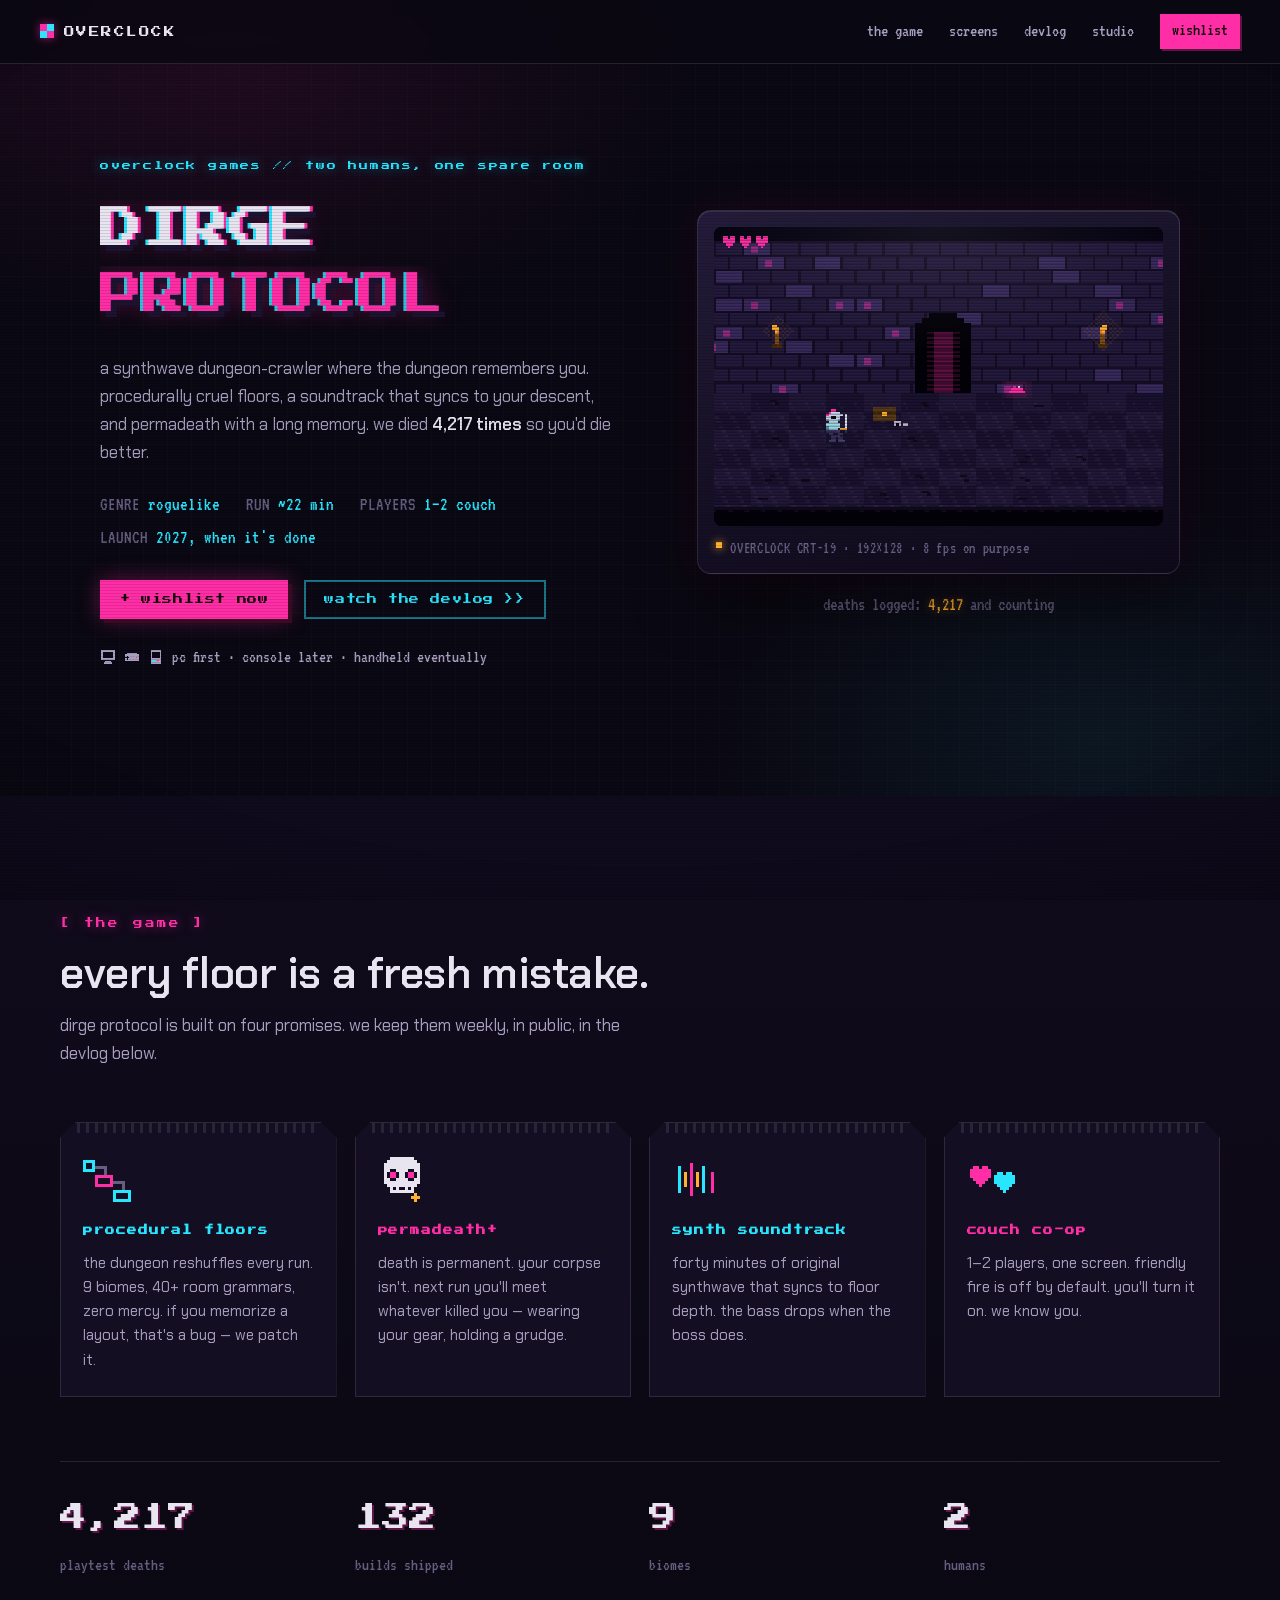
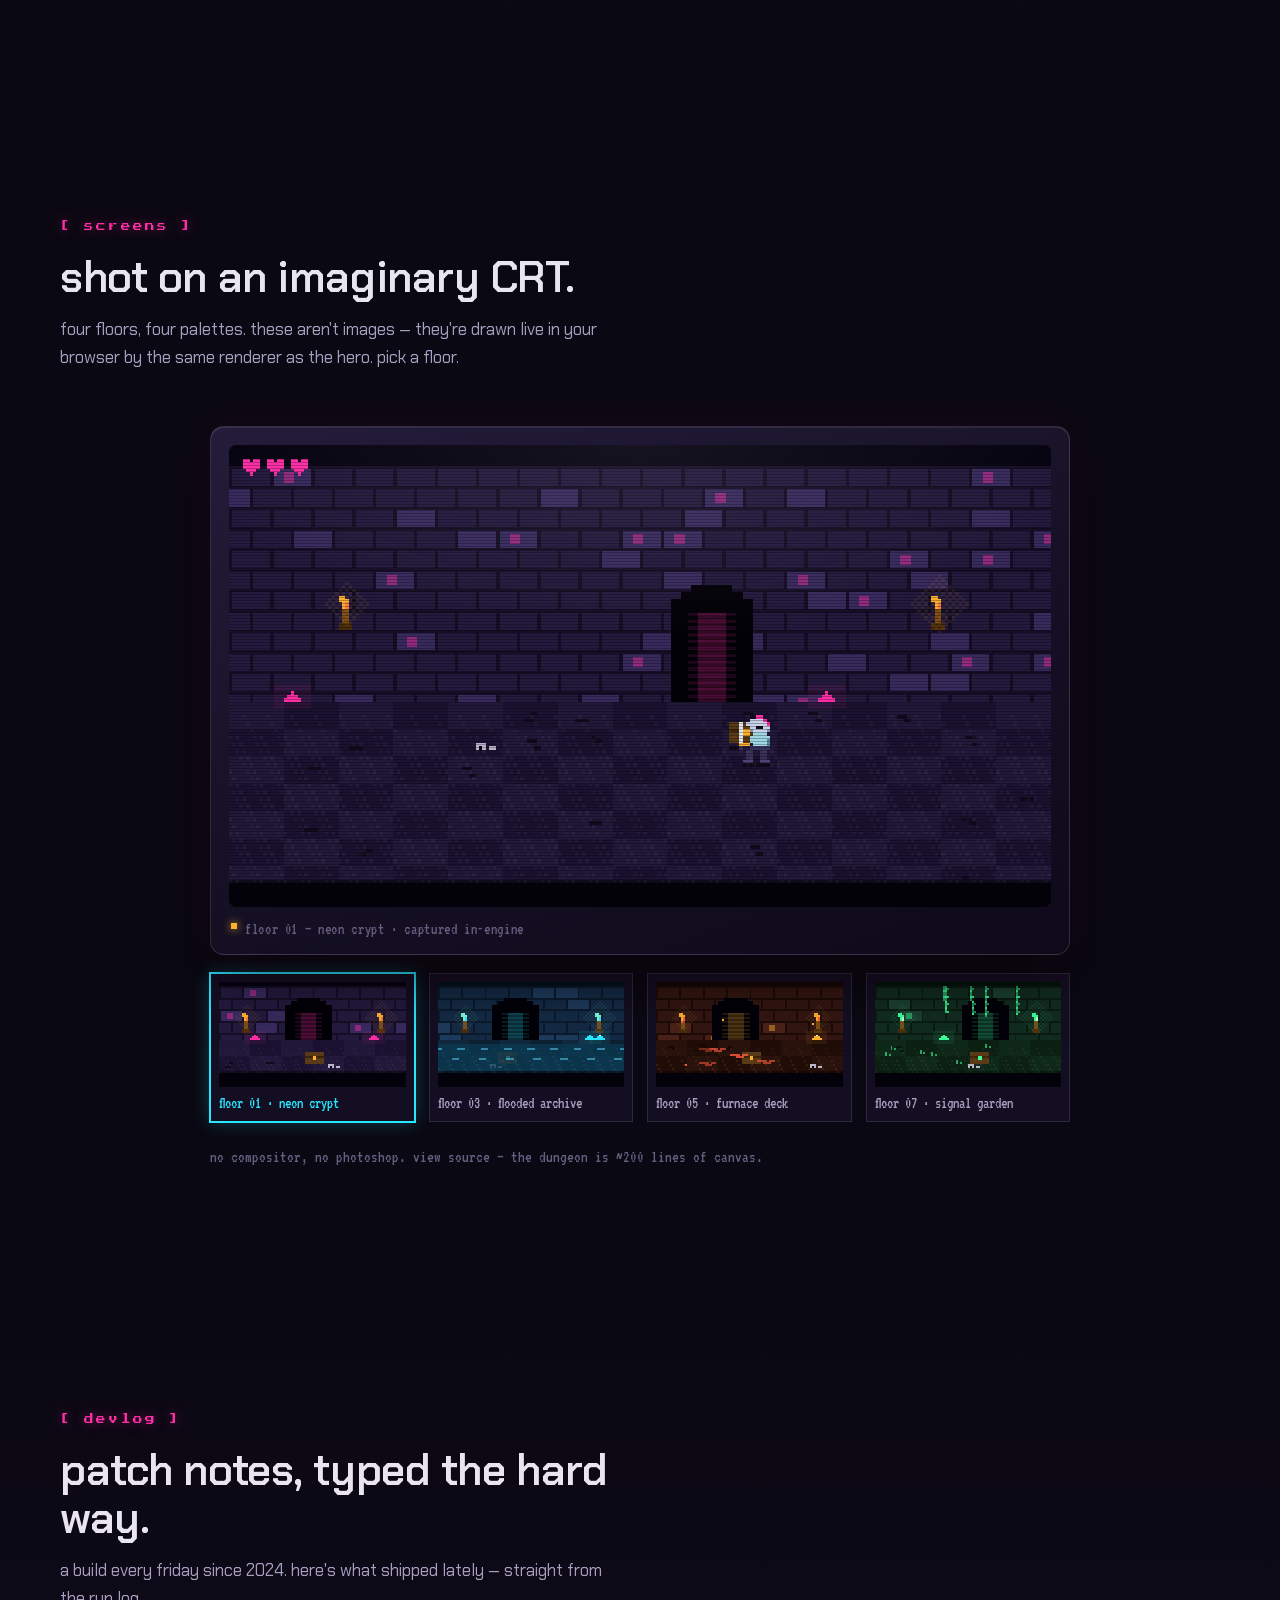
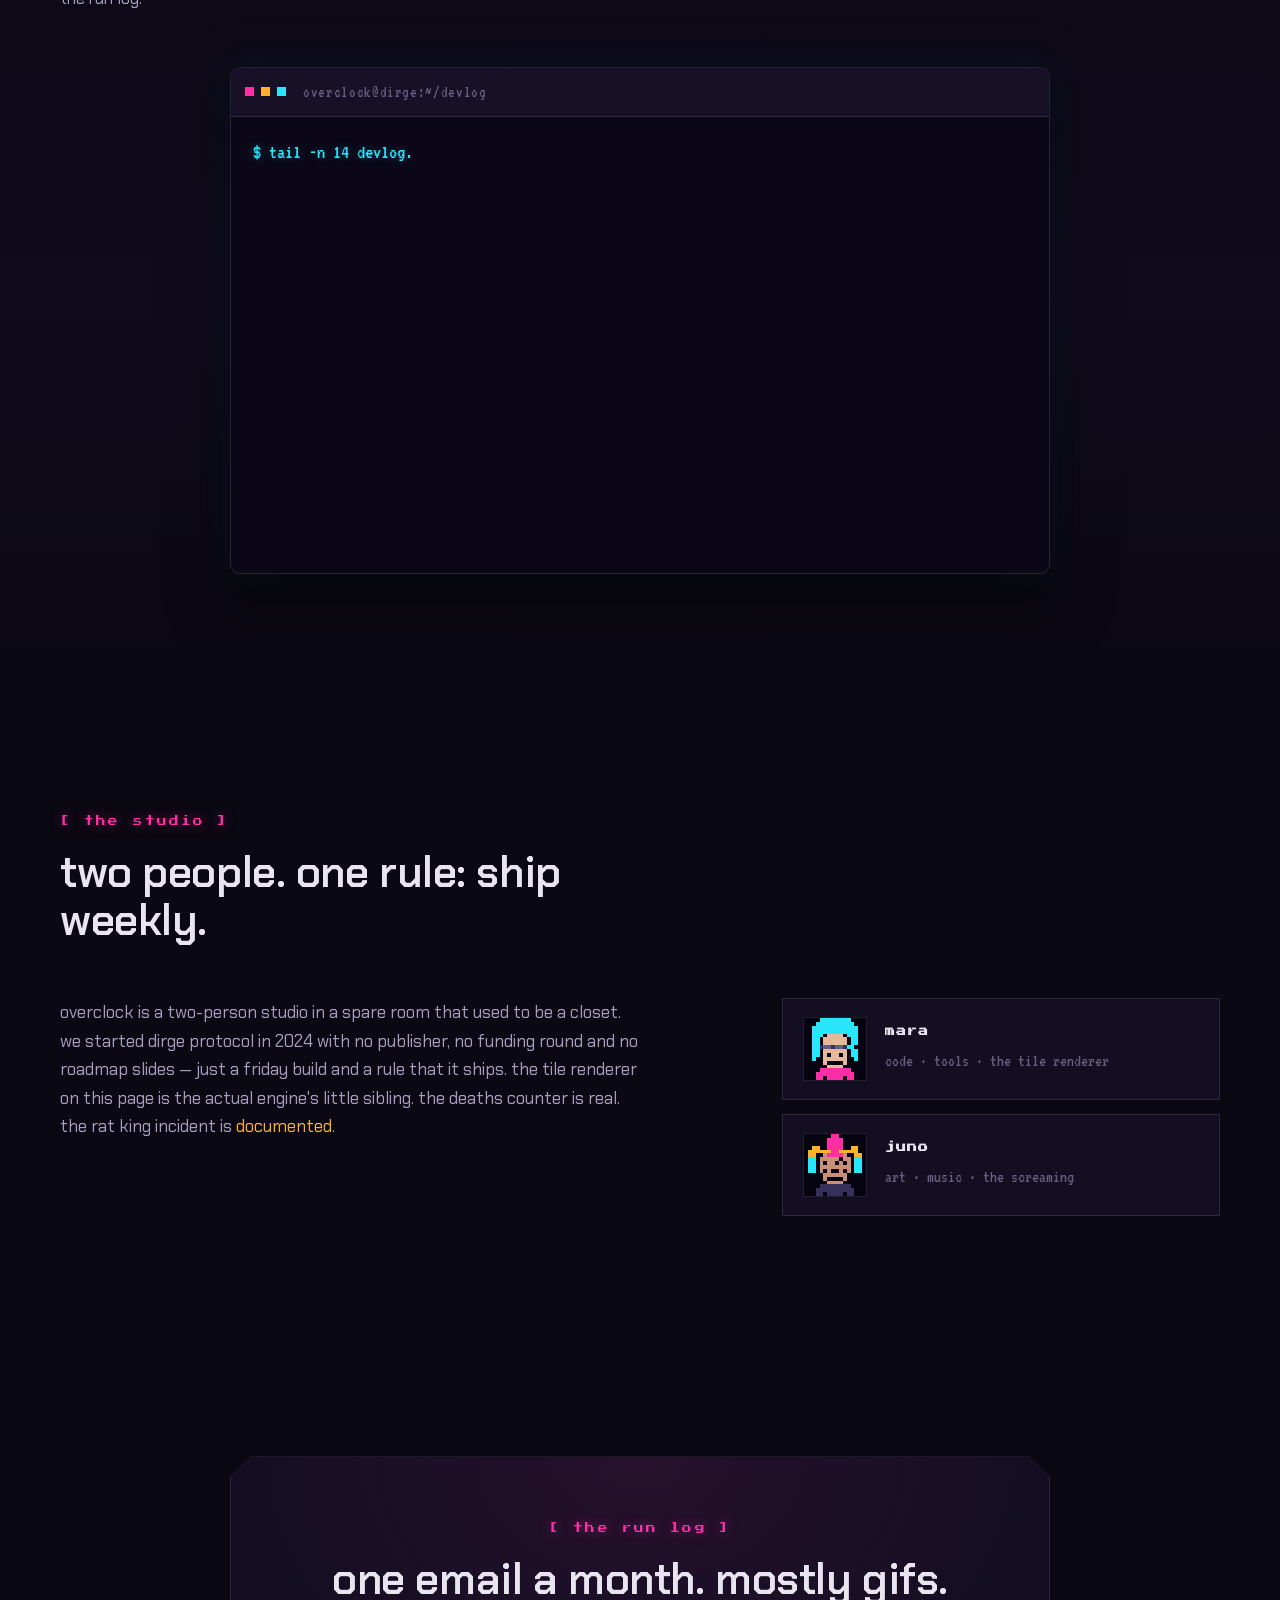
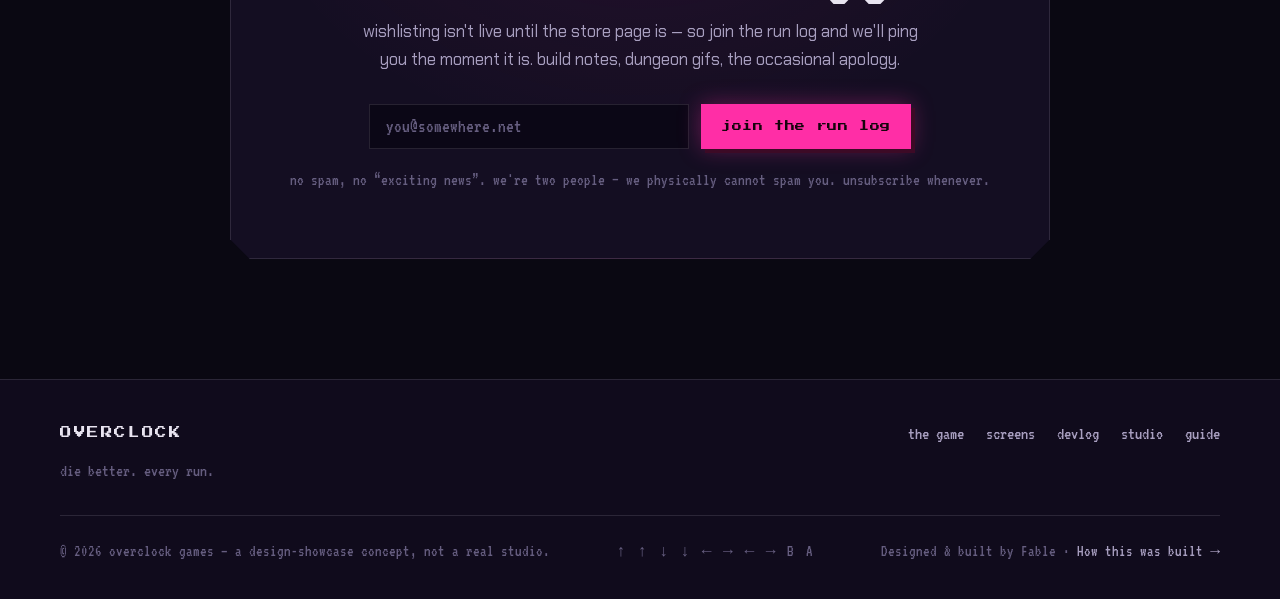
==== index.html @ c1806a40 "Overclock — indie roguelike studio launch page (design-showcase site)" ====
<!doctype html>
<html lang="en">
<head>
<meta charset="utf-8" />
<meta name="viewport" content="width=device-width, initial-scale=1" />
<script>document.documentElement.classList.add('js')</script>
<title>OVERCLOCK — DIRGE PROTOCOL, a synthwave dungeon-crawler roguelike</title>
<meta name="description" content="OVERCLOCK is a two-person indie studio. DIRGE PROTOCOL is our synthwave dungeon-crawler roguelike — procedurally cruel floors, permadeath with a memory, couch co-op. We died 4,217 times so you'd die better. Wishlist now." />
<meta name="theme-color" content="#0a0812" />
<meta name="color-scheme" content="dark" />
<meta property="og:title" content="OVERCLOCK — DIRGE PROTOCOL" />
<meta property="og:description" content="A synthwave dungeon-crawler roguelike from a two-person studio. We died 4,217 times so you'd die better." />
<link rel="preconnect" href="https://fonts.googleapis.com" />
<link rel="preconnect" href="https://fonts.gstatic.com" crossorigin />
<link href="https://fonts.googleapis.com/css2?family=Press+Start+2P&family=Chakra+Petch:wght@300;400;500;600;700&family=VT323&display=swap" rel="stylesheet" />
<link rel="stylesheet" href="./styles.css" />
</head>
<body>

<div class="bg-glow" aria-hidden="true"></div>
<div class="scanlines" aria-hidden="true"></div>
<div class="vignette" aria-hidden="true"></div>
<div class="tear" aria-hidden="true"></div>

<header class="nav">
  <a class="brand" href="./" aria-label="Overclock Games home">
    <span class="brand-mark" aria-hidden="true"></span>
    <span class="brand-word">OVERCLOCK</span>
  </a>
  <nav class="nav-links" aria-label="Primary">
    <a href="#game">the game</a>
    <a href="#screens">screens</a>
    <a href="#devlog">devlog</a>
    <a href="#studio">studio</a>
    <a class="nav-cta" href="#runlog">wishlist</a>
  </nav>
</header>

<main id="main">

  <!-- ============ HERO ============ -->
  <section class="hero" id="top" data-glitch>
    <div class="hero-copy">
      <p class="eyebrow reveal">overclock games // two humans, one spare room</p>
      <h1 class="logo" aria-label="Dirge Protocol">
        <span class="line"><span class="logo-word w-dirge">DIRGE</span></span>
        <span class="line"><span class="logo-word w-proto">PROTOCOL</span></span>
      </h1>
      <p class="hero-sub reveal">a synthwave dungeon-crawler where the dungeon remembers you.
        procedurally cruel floors, a soundtrack that syncs to your descent, and permadeath
        with a long memory. we died <strong>4,217 times</strong> so you'd die better.</p>
      <dl class="hero-meta reveal" aria-label="Game facts">
        <div><dt>genre</dt><dd>roguelike</dd></div>
        <div><dt>run</dt><dd>~22 min</dd></div>
        <div><dt>players</dt><dd>1–2 couch</dd></div>
        <div><dt>launch</dt><dd>2027, when it's done</dd></div>
      </dl>
      <div class="hero-actions reveal">
        <a class="btn btn-primary" href="#runlog"><span aria-hidden="true">+ </span>wishlist now</a>
        <a class="btn btn-ghost" href="#devlog">watch the devlog <span aria-hidden="true">&gt;&gt;</span></a>
      </div>
      <p class="platforms reveal">
        <svg class="picon" viewBox="0 0 12 12" shape-rendering="crispEdges" aria-hidden="true"><rect x="1" y="1" width="10" height="7" /><rect x="2" y="2" width="8" height="5" class="pi-screen"/><rect x="4" y="9" width="4" height="1"/><rect x="3" y="10" width="6" height="1"/></svg>
        <svg class="picon" viewBox="0 0 12 12" shape-rendering="crispEdges" aria-hidden="true"><rect x="1" y="4" width="10" height="5"/><rect x="2" y="3" width="8" height="1"/><rect x="2" y="5" width="1" height="3" class="pi-screen"/><rect x="1" y="6" width="3" height="1" class="pi-screen"/><rect x="8" y="5" width="1" height="1" class="pi-a"/><rect x="9" y="6" width="1" height="1" class="pi-m"/></svg>
        <svg class="picon" viewBox="0 0 12 12" shape-rendering="crispEdges" aria-hidden="true"><rect x="2" y="1" width="8" height="10"/><rect x="3" y="2" width="6" height="5" class="pi-screen"/><rect x="3" y="8" width="2" height="2" class="pi-c"/><rect x="7" y="8" width="1" height="1" class="pi-m"/><rect x="8" y="9" width="1" height="1" class="pi-a"/></svg>
        <span>pc first · console later · handheld eventually</span>
      </p>
    </div>

    <div class="hero-crt reveal">
      <figure class="crt" role="img" aria-label="Pixel-art scene from Dirge Protocol: a small knight patrols a torch-lit dungeon corridor, magenta crystals glowing along the walls, dithered fog drifting across the floor. Drawn live by the site's own renderer.">
        <div class="crt-screen">
          <canvas id="heroScene" width="192" height="128" aria-hidden="true"></canvas>
          <noscript><p class="crt-noscript">the live pixel renderer needs JavaScript — imagine a very small knight in a very rude dungeon.</p></noscript>
        </div>
        <figcaption class="crt-label" aria-hidden="true">
          <span class="crt-led"></span>OVERCLOCK CRT-19 · 192×128 · 8 fps on purpose
        </figcaption>
      </figure>
      <p class="deaths reveal"><span class="deaths-k">deaths logged:</span> <span id="deathCount">4,217</span> <span class="deaths-s">and counting</span></p>
    </div>
  </section>

  <!-- ============ THE GAME ============ -->
  <section id="game" class="game" data-glitch>
    <div class="section-head">
      <p class="kicker reveal">[ the game ]</p>
      <h2 class="reveal">every floor is a fresh mistake.</h2>
      <p class="lede reveal">dirge protocol is built on four promises. we keep them weekly,
        in public, in the devlog below.</p>
    </div>

    <div class="cart-grid">
      <article class="cart reveal">
        <canvas class="cart-icon" data-icon="floors" width="16" height="16" aria-hidden="true"></canvas>
        <h3>procedural floors</h3>
        <p>the dungeon reshuffles every run. 9 biomes, 40+ room grammars, zero mercy.
          if you memorize a layout, that's a bug — we patch it.</p>
      </article>
      <article class="cart reveal">
        <canvas class="cart-icon" data-icon="skull" width="16" height="16" aria-hidden="true"></canvas>
        <h3>permadeath+</h3>
        <p>death is permanent. your corpse isn't. next run you'll meet whatever killed
          you — wearing your gear, holding a grudge.</p>
      </article>
      <article class="cart reveal">
        <canvas class="cart-icon" data-icon="synth" width="16" height="16" aria-hidden="true"></canvas>
        <h3>synth soundtrack</h3>
        <p>forty minutes of original synthwave that syncs to floor depth.
          the bass drops when the boss does.</p>
      </article>
      <article class="cart reveal">
        <canvas class="cart-icon" data-icon="coop" width="16" height="16" aria-hidden="true"></canvas>
        <h3>couch co-op</h3>
        <p>1–2 players, one screen. friendly fire is off by default.
          you'll turn it on. we know you.</p>
      </article>
    </div>

    <div class="stats reveal" aria-label="Studio numbers">
      <div class="stat"><span class="s-num" data-to="4217">0</span><span class="s-lbl">playtest deaths</span></div>
      <div class="stat"><span class="s-num" data-to="132">0</span><span class="s-lbl">builds shipped</span></div>
      <div class="stat"><span class="s-num" data-to="9">0</span><span class="s-lbl">biomes</span></div>
      <div class="stat"><span class="s-num" data-to="2">0</span><span class="s-lbl">humans</span></div>
    </div>
  </section>

  <!-- ============ SCREENS ============ -->
  <section id="screens" class="screens" data-glitch>
    <div class="section-head">
      <p class="kicker reveal">[ screens ]</p>
      <h2 class="reveal">shot on an imaginary CRT.</h2>
      <p class="lede reveal">four floors, four palettes. these aren't images — they're drawn
        live in your browser by the same renderer as the hero. pick a floor.</p>
    </div>

    <figure class="shot-viewer reveal" role="img" aria-label="Large pixel-art screenshot of the currently selected floor of Dirge Protocol, rendered inside a CRT bezel.">
      <div class="crt crt-wide">
        <div class="crt-screen">
          <canvas id="shotScene" width="240" height="135" aria-hidden="true"></canvas>
        </div>
        <figcaption class="crt-label" aria-hidden="true"><span class="crt-led"></span><span id="shotCaption">floor 01 — neon crypt · captured in-engine</span></figcaption>
      </div>
    </figure>

    <div class="shot-rail reveal" role="group" aria-label="Choose a floor to preview">
      <button class="shot-thumb" type="button" data-shot="0" aria-pressed="true">
        <canvas width="96" height="54" aria-hidden="true"></canvas><span>floor 01 · neon crypt</span>
      </button>
      <button class="shot-thumb" type="button" data-shot="1" aria-pressed="false">
        <canvas width="96" height="54" aria-hidden="true"></canvas><span>floor 03 · flooded archive</span>
      </button>
      <button class="shot-thumb" type="button" data-shot="2" aria-pressed="false">
        <canvas width="96" height="54" aria-hidden="true"></canvas><span>floor 05 · furnace deck</span>
      </button>
      <button class="shot-thumb" type="button" data-shot="3" aria-pressed="false">
        <canvas width="96" height="54" aria-hidden="true"></canvas><span>floor 07 · signal garden</span>
      </button>
    </div>
    <p class="shot-note reveal">no compositor, no photoshop. view source — the dungeon is ~200 lines of canvas.</p>
  </section>

  <!-- ============ DEVLOG ============ -->
  <section id="devlog" class="devlog" data-glitch>
    <div class="section-head">
      <p class="kicker reveal">[ devlog ]</p>
      <h2 class="reveal">patch notes, typed the hard way.</h2>
      <p class="lede reveal">a build every friday since 2024. here's what shipped lately —
        straight from the run log.</p>
    </div>

    <div class="term reveal">
      <div class="term-bar" aria-hidden="true">
        <span class="term-dot td-m"></span><span class="term-dot td-a"></span><span class="term-dot td-c"></span>
        <span class="term-title">overclock@dirge:~/devlog</span>
      </div>
      <div class="term-body">
        <div class="sr-only">
          Devlog. Version 0.3.1, July 2, 2026, balance: nerfed the rat king — he knows what he did;
          fixed a bug where death was insufficiently permanent; torches now flicker at 8 frames per
          second, as nature intended. Version 0.3.0, June 19, 2026, content: new biome, the flooded
          archive — 14 rooms, 3 new ways to drown; track 07 “chlorine cathedral” shipped — juno says
          it's her best, she's right. Version 0.2.9, June 5, 2026, bugfix: co-op — player two can no
          longer sell player one at the shop; fog now renders in front of your regrets, not behind them.
        </div>
        <div class="term-text" id="termText" aria-hidden="true">
          <p class="tl tl-cmd">$ tail -n 14 devlog.txt</p>
          <p class="tl tl-ver">[v0.3.1] · 2026-07-02 · <span class="tag">balance</span></p>
          <p class="tl">+ nerfed the rat king. he knows what he did.</p>
          <p class="tl">+ fixed a bug where death was insufficiently permanent.</p>
          <p class="tl">+ torches now flicker at 8 fps, as nature intended.</p>
          <p class="tl tl-gap"></p>
          <p class="tl tl-ver">[v0.3.0] · 2026-06-19 · <span class="tag">content</span></p>
          <p class="tl">+ new biome: the flooded archive. 14 rooms. 3 new ways to drown.</p>
          <p class="tl">+ track 07 "chlorine cathedral" shipped. juno says it's her best. she's right.</p>
          <p class="tl tl-gap"></p>
          <p class="tl tl-ver">[v0.2.9] · 2026-06-05 · <span class="tag">bugfix</span></p>
          <p class="tl">+ co-op: player two can no longer sell player one at the shop.</p>
          <p class="tl">+ fog now renders in front of your regrets, not behind them.</p>
          <p class="tl tl-cmd tl-end">$ <span class="cursor"></span></p>
        </div>
      </div>
    </div>
  </section>

  <!-- ============ STUDIO ============ -->
  <section id="studio" class="studio" data-glitch>
    <div class="section-head">
      <p class="kicker reveal">[ the studio ]</p>
      <h2 class="reveal">two people. one rule: ship weekly.</h2>
    </div>
    <div class="studio-grid">
      <p class="studio-copy reveal">overclock is a two-person studio in a spare room that used to be
        a closet. we started dirge protocol in 2024 with no publisher, no funding round and no
        roadmap slides — just a friday build and a rule that it ships. the tile renderer on this
        page is the actual engine's little sibling. the deaths counter is real. the rat king
        incident is <em>documented</em>.</p>
      <div class="crew">
        <div class="crew-card reveal">
          <canvas class="crew-face" data-face="mara" width="16" height="16" aria-hidden="true"></canvas>
          <div><h3>mara</h3><p>code · tools · the tile renderer</p></div>
        </div>
        <div class="crew-card reveal">
          <canvas class="crew-face" data-face="juno" width="16" height="16" aria-hidden="true"></canvas>
          <div><h3>juno</h3><p>art · music · the screaming</p></div>
        </div>
      </div>
    </div>
  </section>

  <!-- ============ RUN LOG CTA ============ -->
  <section id="runlog" class="runlog" data-glitch>
    <div class="runlog-box reveal">
      <p class="kicker">[ the run log ]</p>
      <h2>one email a month. mostly gifs.</h2>
      <p class="lede">wishlisting isn't live until the store page is — so join the run log and
        we'll ping you the moment it is. build notes, dungeon gifs, the occasional apology.</p>
      <form id="runlogForm" class="runlog-form" novalidate>
        <label class="sr-only" for="email">email address</label>
        <input id="email" name="email" type="email" autocomplete="email" required
               placeholder="you@somewhere.net" />
        <button class="btn btn-primary" type="submit">join the run log</button>
      </form>
      <p class="runlog-note" id="formNote" aria-live="polite">no spam, no “exciting news”. we're two
        people — we physically cannot spam you. unsubscribe whenever.</p>
    </div>
  </section>
</main>

<footer class="footer">
  <div class="foot-top">
    <div>
      <span class="foot-brand">OVERCLOCK</span>
      <p class="foot-tag">die better. every run.</p>
    </div>
    <div class="foot-links">
      <a href="#game">the game</a><a href="#screens">screens</a><a href="#devlog">devlog</a><a href="#studio">studio</a><a href="./guide/">guide</a>
    </div>
  </div>
  <div class="foot-bottom">
    <span>© 2026 overclock games — a design-showcase concept, not a real studio.</span>
    <span class="foot-konami" aria-hidden="true" title="you know what to do">↑ ↑ ↓ ↓ ← → ← → B A</span>
    <span>Designed &amp; built by Fable · <a href="./guide/">How this was built →</a></span>
  </div>
</footer>

<div class="god-badge" id="godBadge" role="status" hidden>
  <span aria-hidden="true">+ </span>GOD MODE ON -- damage: yes. consequences: no.
</div>

<script src="./main.js" defer></script>
</body>
</html>
---- styles.css ----
/* ============================================================
   OVERCLOCK — DIRGE PROTOCOL
   CRT-terminal pixel-craft. Zero dependencies, hand-rolled.
   ============================================================ */

:root{
  --bg:#0a0812;
  --bg-2:#100b1c;
  --panel:#140e22;
  --ink:#e8e4f0;
  --dim:#a89fc0;
  --faint:#665e80;
  --magenta:#ff2ea6;
  --cyan:#29e6ff;
  --amber:#ffb02e;
  --line:rgba(232,228,240,.12);
  --max:1160px;
  /* signature motion: a smooth settle + a chunky pixel step */
  --ease:cubic-bezier(.12,.8,.16,1);
  --stepped:steps(5,end);
  --px-display:"Press Start 2P",monospace;
  --px-body:"Chakra Petch",system-ui,sans-serif;
  --px-term:"VT323",monospace;
}

*{box-sizing:border-box;margin:0;padding:0}
html{scroll-behavior:smooth}
body{
  background:var(--bg);
  color:var(--ink);
  font-family:var(--px-body);
  font-weight:400;
  line-height:1.65;
  -webkit-font-smoothing:antialiased;
  overflow-x:hidden;
}
::selection{background:var(--magenta);color:#14040c}
a{color:var(--cyan);text-decoration:none}
img,canvas{display:block;max-width:100%}
canvas{image-rendering:pixelated}

:focus-visible{outline:2px solid var(--cyan);outline-offset:3px;border-radius:2px}

.sr-only{position:absolute;width:1px;height:1px;padding:0;margin:-1px;overflow:hidden;clip:rect(0 0 0 0);white-space:nowrap;border:0}

/* ---------- fixed atmosphere layers ---------- */
.bg-glow{
  position:fixed;inset:0;z-index:-1;pointer-events:none;
  background:
    radial-gradient(52% 40% at 18% 8%, rgba(255,46,166,.09), transparent 70%),
    radial-gradient(46% 38% at 86% 82%, rgba(41,230,255,.07), transparent 70%),
    repeating-linear-gradient(0deg, transparent 0 23px, rgba(232,228,240,.016) 23px 24px),
    repeating-linear-gradient(90deg, transparent 0 23px, rgba(232,228,240,.016) 23px 24px),
    var(--bg);
}
.scanlines{
  position:fixed;inset:0;z-index:70;pointer-events:none;
  background:repeating-linear-gradient(0deg, rgba(4,2,10,.22) 0 1px, transparent 1px 3px);
  opacity:.5;
  animation:crt-hum 5s var(--stepped) infinite;
}
.vignette{
  position:fixed;inset:0;z-index:71;pointer-events:none;
  background:radial-gradient(115% 90% at 50% 44%, transparent 58%, rgba(2,1,6,.5) 100%);
}
@keyframes crt-hum{
  0%,100%{opacity:.5}
  47%{opacity:.44}
  48%{opacity:.55}
  86%{opacity:.47}
}

/* glitch tear layer — armed only by the scroll scheduler in main.js */
.tear{position:fixed;inset:0;z-index:72;pointer-events:none;display:none}
.tear::before,.tear::after{
  content:"";position:absolute;left:-4%;right:-4%;height:8%;
  mix-blend-mode:screen;
}
.tear::before{top:26%;background:linear-gradient(rgba(255,46,166,.3),rgba(255,46,166,.06))}
.tear::after{top:63%;background:linear-gradient(rgba(41,230,255,.26),rgba(41,230,255,.05))}
body.is-glitching .tear{display:block;animation:tear-jump .13s var(--stepped) 1}
body.is-glitching main{animation:main-jitter .13s var(--stepped) 1}
body.is-glitching h1,body.is-glitching h2{text-shadow:2px 0 var(--magenta),-2px 0 var(--cyan)}
@keyframes tear-jump{
  0%{transform:translateX(-14px)}
  40%{transform:translateX(10px)}
  80%{transform:translateX(-5px)}
  100%{transform:translateX(0)}
}
@keyframes main-jitter{
  0%{transform:translateX(4px)}
  35%{transform:translateX(-5px)}
  70%{transform:translateX(2px)}
  100%{transform:translateX(0)}
}

/* ---------- nav ---------- */
.nav{
  position:sticky;top:0;z-index:80;
  display:flex;justify-content:space-between;align-items:center;gap:16px;
  padding:14px clamp(18px,4vw,40px);
  background:rgba(10,8,18,.82);
  backdrop-filter:blur(8px);
  border-bottom:1px solid var(--line);
}
.brand{display:inline-flex;align-items:center;gap:10px;color:var(--ink)}
.brand-mark{
  width:14px;height:14px;flex:none;
  background:
    conic-gradient(from 90deg at 50% 50%, var(--magenta) 0 25%, var(--cyan) 0 50%, var(--magenta) 0 75%, var(--cyan) 0);
  image-rendering:pixelated;
  box-shadow:0 0 10px rgba(255,46,166,.55);
}
.brand-word{font-family:var(--px-display);font-size:.66rem;letter-spacing:.14em}
.nav-links{display:flex;align-items:center;gap:clamp(14px,2.4vw,26px);font-family:var(--px-term);font-size:1.12rem}
.nav-links a{color:var(--dim);transition:color .15s var(--stepped)}
.nav-links a:hover{color:var(--cyan);text-shadow:0 0 8px rgba(41,230,255,.6)}
.nav-cta{
  color:#14040c !important;background:var(--magenta);
  padding:2px 12px 3px;
  box-shadow:2px 2px 0 rgba(255,46,166,.35);
}
.nav-cta:hover{color:#14040c !important;text-shadow:none !important;background:var(--cyan);box-shadow:2px 2px 0 rgba(41,230,255,.35)}

/* ---------- buttons ---------- */
.btn{
  display:inline-block;
  font-family:var(--px-display);font-size:.62rem;line-height:1;
  letter-spacing:.06em;
  padding:15px 20px 14px;
  border:0;cursor:pointer;
  transition:transform .12s var(--stepped),box-shadow .12s var(--stepped),background .12s var(--stepped);
}
.btn-primary{
  color:#14040c;background:var(--magenta);
  box-shadow:4px 4px 0 #3d0a26,0 0 22px rgba(255,46,166,.35);
}
.btn-primary:hover{transform:translate(-2px,-2px);box-shadow:6px 6px 0 #3d0a26,0 0 30px rgba(255,46,166,.5)}
.btn-primary:active{transform:translate(2px,2px);box-shadow:2px 2px 0 #3d0a26}
.btn-ghost{
  color:var(--cyan);background:transparent;
  box-shadow:inset 0 0 0 2px rgba(41,230,255,.5);
}
.btn-ghost:hover{transform:translate(-2px,-2px);box-shadow:inset 0 0 0 2px var(--cyan),4px 4px 0 rgba(41,230,255,.25);text-shadow:0 0 8px rgba(41,230,255,.6)}

/* ---------- shared section chrome ---------- */
main{display:block}
section{padding:clamp(64px,10vw,120px) clamp(18px,4vw,40px)}
.section-head{max-width:var(--max);margin:0 auto clamp(30px,5vw,54px)}
.kicker{
  font-family:var(--px-display);font-size:.6rem;letter-spacing:.22em;
  color:var(--magenta);text-shadow:0 0 12px rgba(255,46,166,.5);
  margin-bottom:18px;
}
h2{
  font-size:clamp(1.7rem,4.2vw,2.7rem);font-weight:600;line-height:1.12;
  letter-spacing:-.01em;max-width:22ch;
}
.lede{color:var(--dim);max-width:56ch;margin-top:14px;font-size:1.06rem}

/* ---------- hero ---------- */
.hero{
  max-width:var(--max);margin:0 auto;
  display:grid;grid-template-columns:minmax(0,1.05fr) minmax(0,.95fr);
  gap:clamp(28px,5vw,64px);align-items:center;
  padding-top:clamp(48px,8vw,92px);
  min-height:calc(88svh - 60px);
}
.eyebrow{
  font-family:var(--px-display);font-size:.56rem;letter-spacing:.2em;
  color:var(--cyan);text-shadow:0 0 12px rgba(41,230,255,.5);
  margin-bottom:26px;
}
.logo{margin:0 0 24px}
.logo .line{display:block;overflow:hidden;padding:4px 0}
.logo-word{
  display:inline-block;
  font-family:var(--px-display);font-weight:400;
  font-size:clamp(1.5rem,4.8vw,2.7rem);line-height:1.15;
  color:var(--ink);
}
.w-dirge{text-shadow:-3px 0 var(--cyan),3px 0 var(--magenta),6px 6px 0 #1c1330,0 0 26px rgba(255,46,166,.3)}
.w-proto{color:var(--magenta);text-shadow:-3px 0 rgba(41,230,255,.85),6px 6px 0 #1c1330,0 0 26px rgba(255,46,166,.45)}
.hero-sub{color:var(--dim);max-width:52ch;font-size:1.06rem}
.hero-sub strong{color:var(--ink);font-weight:600}
.hero-meta{
  display:flex;flex-wrap:wrap;gap:8px 26px;
  margin:26px 0 30px;
  font-family:var(--px-term);font-size:1.18rem;line-height:1.3;
}
.hero-meta div{display:flex;gap:8px}
.hero-meta dt{color:var(--faint);text-transform:uppercase}
.hero-meta dd{color:var(--cyan)}
.hero-actions{display:flex;flex-wrap:wrap;gap:16px;align-items:center}
.platforms{
  display:flex;align-items:center;gap:8px;flex-wrap:wrap;
  margin-top:24px;
  font-family:var(--px-term);font-size:1.08rem;color:var(--dim);
}
.picon{width:16px;height:16px;fill:var(--dim)}
.picon .pi-screen{fill:var(--bg)}
.picon .pi-m{fill:var(--magenta)}
.picon .pi-c{fill:var(--cyan)}
.picon .pi-a{fill:var(--amber)}

/* CRT bezel */
.crt{
  position:relative;margin:0;
  background:linear-gradient(160deg,#241c3a,#151024 55%,#0e0a1a);
  border:1px solid rgba(232,228,240,.14);
  border-radius:14px;
  padding:16px 16px 10px;
  box-shadow:
    inset 0 1px 0 rgba(232,228,240,.1),
    0 24px 60px rgba(0,0,0,.55),
    0 0 46px rgba(255,46,166,.09);
}
.crt-screen{
  position:relative;overflow:hidden;
  border-radius:8px;
  background:#050310;
  box-shadow:inset 0 0 34px rgba(0,0,0,.85);
}
.crt-screen canvas{width:100%;height:auto;aspect-ratio:3/2}
#shotScene{aspect-ratio:16/9}
.crt-screen::before{ /* component-level scanlines, stronger than global */
  content:"";position:absolute;inset:0;pointer-events:none;
  background:repeating-linear-gradient(0deg, rgba(0,0,0,.28) 0 1px, transparent 1px 3px);
}
.crt-screen::after{ /* glass: curvature sheen */
  content:"";position:absolute;inset:0;pointer-events:none;
  background:
    radial-gradient(130% 100% at 50% 0%, rgba(232,228,240,.07), transparent 42%),
    radial-gradient(120% 120% at 50% 50%, transparent 62%, rgba(3,1,8,.5) 100%);
}
.crt-label{
  display:flex;align-items:center;gap:8px;
  padding:9px 2px 2px;
  font-family:var(--px-term);font-size:1rem;color:var(--faint);
  letter-spacing:.04em;
}
.crt-led{
  width:6px;height:6px;flex:none;align-self:flex-start;margin-top:7px;
  background:var(--amber);
  box-shadow:0 0 8px var(--amber);
  animation:led 3.2s var(--stepped) infinite;
}
@keyframes led{0%,100%{opacity:1}72%{opacity:1}76%{opacity:.4}80%{opacity:1}}
.crt-noscript{padding:28px 18px;font-family:var(--px-term);font-size:1.15rem;color:var(--dim)}
.deaths{
  margin-top:16px;text-align:center;
  font-family:var(--px-term);font-size:1.16rem;color:var(--dim);
}
.deaths-k{color:var(--faint)}
#deathCount{color:var(--amber);text-shadow:0 0 10px rgba(255,176,46,.5)}
.deaths-s{color:var(--faint)}

/* hero intro: CRT power-on + clipped line reveal */
.js .hero-copy .line span{transform:translateY(115%);display:inline-block}
.js .hero.loaded .hero-copy .line span{transform:translateY(0);transition:transform .7s var(--ease)}
.js .hero.loaded .line:nth-child(2) span{transition-delay:.12s}
.js .hero-crt .crt{transform:scaleY(.004);opacity:0}
.js .hero.loaded .hero-crt .crt{
  transform:scaleY(1);opacity:1;
  transition:transform .5s var(--ease) .35s,opacity .2s var(--stepped) .35s;
}

/* ---------- the game: cartridge cards ---------- */
.game{background:linear-gradient(var(--bg-2),var(--bg))}
.cart-grid{
  max-width:var(--max);margin:0 auto;
  display:grid;grid-template-columns:repeat(4,1fr);gap:18px;
}
.cart{
  position:relative;
  background:var(--panel);
  border:1px solid var(--line);
  clip-path:polygon(16px 0,calc(100% - 16px) 0,100% 16px,100% 100%,0 100%,0 16px);
  padding:26px 22px 24px;
  transition:transform .16s var(--stepped),background .16s var(--stepped);
}
.cart::before{ /* cartridge grip ridges */
  content:"";position:absolute;top:0;left:16px;right:16px;height:10px;
  background:repeating-linear-gradient(90deg, rgba(232,228,240,.1) 0 3px, transparent 3px 9px);
}
.cart:hover{transform:translateY(-4px);background:#181129}
.cart-icon{width:48px;height:48px;margin:8px 0 18px;image-rendering:pixelated}
.cart h3{
  font-family:var(--px-display);font-size:.6rem;letter-spacing:.1em;
  color:var(--cyan);margin-bottom:12px;
}
.cart:nth-child(2n) h3{color:var(--magenta)}
.cart p{color:var(--dim);font-size:.95rem;line-height:1.6}

.stats{
  max-width:var(--max);margin:clamp(40px,6vw,64px) auto 0;
  display:grid;grid-template-columns:repeat(4,1fr);gap:18px;
  border-top:1px solid var(--line);padding-top:34px;
}
.stat{text-align:left}
.s-num{
  display:block;font-family:var(--px-display);
  font-size:clamp(1.1rem,2.6vw,1.7rem);color:var(--ink);
  text-shadow:2px 2px 0 rgba(255,46,166,.35);
  margin-bottom:10px;
}
.s-lbl{font-family:var(--px-term);font-size:1.08rem;color:var(--faint)}

/* ---------- screens ---------- */
.shot-viewer{max-width:860px;margin:0 auto}
.crt-wide{padding:18px 18px 10px}
#shotScene{transition:filter .12s var(--stepped)}
.shot-flick #shotScene{filter:brightness(2.4) contrast(1.4)}
.shot-rail{
  max-width:860px;margin:18px auto 0;
  display:grid;grid-template-columns:repeat(4,1fr);gap:14px;
}
.shot-thumb{
  background:var(--panel);border:1px solid var(--line);
  padding:8px 8px 10px;cursor:pointer;
  font-family:var(--px-term);font-size:1rem;color:var(--dim);
  text-align:left;
  transition:transform .12s var(--stepped),border-color .12s var(--stepped),color .12s var(--stepped);
}
.shot-thumb canvas{width:100%;height:auto;aspect-ratio:16/9;margin-bottom:8px;background:#050310}
.shot-thumb:hover{transform:translateY(-3px);color:var(--ink)}
.shot-thumb[aria-pressed="true"]{
  border-color:var(--cyan);color:var(--cyan);
  box-shadow:0 0 0 1px var(--cyan),0 0 18px rgba(41,230,255,.25);
}
.shot-note{
  max-width:860px;margin:22px auto 0;
  font-family:var(--px-term);font-size:1.05rem;color:var(--faint);
}

/* ---------- devlog terminal ---------- */
.devlog{background:linear-gradient(var(--bg),var(--bg-2) 60%,var(--bg))}
.term{
  max-width:820px;margin:0 auto;
  background:#0b0716;
  border:1px solid var(--line);
  border-radius:10px;
  box-shadow:0 24px 60px rgba(0,0,0,.5),0 0 40px rgba(41,230,255,.06);
  overflow:hidden;
}
.term-bar{
  display:flex;align-items:center;gap:7px;
  padding:11px 14px;
  background:#171027;border-bottom:1px solid var(--line);
}
.term-dot{width:9px;height:9px;border-radius:0}
.td-m{background:var(--magenta)}.td-a{background:var(--amber)}.td-c{background:var(--cyan)}
.term-title{
  margin-left:10px;font-family:var(--px-term);font-size:1.02rem;color:var(--faint);
  letter-spacing:.04em;
}
.term-body{padding:20px 22px 24px;min-height:340px}
.term-text{font-family:var(--px-term);font-size:clamp(1.1rem,2vw,1.28rem);line-height:1.5}
.tl{color:var(--ink);min-height:1.5em;text-shadow:0 0 6px rgba(232,228,240,.18)}
.tl-cmd{color:var(--cyan);text-shadow:0 0 8px rgba(41,230,255,.35)}
.tl-ver{color:var(--magenta);text-shadow:0 0 8px rgba(255,46,166,.4);margin-top:2px}
.tl-ver .tag{
  color:var(--amber);
  border:1px solid rgba(255,176,46,.4);
  padding:0 7px 1px;margin-left:2px;
}
.tl-gap{min-height:.9em}
.cursor{
  display:inline-block;width:.58em;height:1em;
  vertical-align:-.14em;background:var(--cyan);
  box-shadow:0 0 10px rgba(41,230,255,.7);
  animation:blink 1.06s var(--stepped) infinite;
}
@keyframes blink{0%,49%{opacity:1}50%,100%{opacity:0}}

/* ---------- studio ---------- */
.studio-grid{
  max-width:var(--max);margin:0 auto;
  display:grid;grid-template-columns:minmax(0,1.2fr) minmax(0,.8fr);
  gap:clamp(28px,5vw,64px);align-items:start;
}
.studio-copy{color:var(--dim);font-size:1.08rem;max-width:58ch}
.studio-copy em{color:var(--amber);font-style:normal}
.crew{display:grid;gap:14px}
.crew-card{
  display:flex;gap:18px;align-items:center;
  background:var(--panel);border:1px solid var(--line);
  padding:18px 20px;
  transition:transform .14s var(--stepped);
}
.crew-card:hover{transform:translateX(6px)}
.crew-face{width:64px;height:64px;flex:none;image-rendering:pixelated;background:#050310;border:1px solid var(--line)}
.crew-card h3{font-family:var(--px-display);font-size:.62rem;letter-spacing:.12em;margin-bottom:8px}
.crew-card p{font-family:var(--px-term);font-size:1.08rem;color:var(--faint)}

/* ---------- run log ---------- */
.runlog-box{
  max-width:820px;margin:0 auto;text-align:center;
  border:1px solid var(--line);
  background:
    radial-gradient(80% 120% at 50% 0%, rgba(255,46,166,.08), transparent 60%),
    var(--panel);
  clip-path:polygon(20px 0,calc(100% - 20px) 0,100% 20px,100% calc(100% - 20px),calc(100% - 20px) 100%,20px 100%,0 calc(100% - 20px),0 20px);
  padding:clamp(36px,6vw,64px) clamp(20px,5vw,56px);
}
.runlog-box h2{margin:0 auto}
.runlog-box .lede{margin-left:auto;margin-right:auto}
.runlog-form{
  display:flex;gap:12px;justify-content:center;flex-wrap:wrap;
  margin-top:30px;
}
.runlog-form input{
  font-family:var(--px-term);font-size:1.2rem;
  color:var(--ink);background:#0b0716;
  border:1px solid var(--line);
  padding:12px 16px;min-width:min(320px,100%);
}
.runlog-form input::placeholder{color:var(--faint)}
.runlog-form input:focus-visible{outline:2px solid var(--cyan);outline-offset:2px}
.runlog-note{
  margin-top:18px;font-family:var(--px-term);font-size:1.05rem;color:var(--faint);
}
.runlog-note.is-ok{color:var(--cyan);text-shadow:0 0 8px rgba(41,230,255,.4)}
.runlog-note.is-err{color:var(--amber)}

/* ---------- footer ---------- */
.footer{border-top:1px solid var(--line);padding:40px clamp(18px,4vw,40px) 34px;background:var(--bg-2)}
.foot-top{
  max-width:var(--max);margin:0 auto 30px;
  display:flex;justify-content:space-between;gap:24px;flex-wrap:wrap;align-items:flex-start;
}
.foot-brand{font-family:var(--px-display);font-size:.72rem;letter-spacing:.14em}
.foot-tag{font-family:var(--px-term);font-size:1.08rem;color:var(--faint);margin-top:10px}
.foot-links{display:flex;gap:22px;flex-wrap:wrap;font-family:var(--px-term);font-size:1.12rem}
.foot-links a{color:var(--dim)}
.foot-links a:hover{color:var(--cyan)}
.foot-bottom{
  max-width:var(--max);margin:0 auto;
  display:flex;justify-content:space-between;gap:14px;flex-wrap:wrap;
  border-top:1px solid var(--line);padding-top:22px;
  font-family:var(--px-term);font-size:1.02rem;color:var(--faint);
}
.foot-bottom a{color:var(--dim)}
.foot-bottom a:hover{color:var(--cyan)}
.foot-konami{letter-spacing:.14em;color:var(--faint)}

/* god mode badge (konami) */
.god-badge{
  position:fixed;left:18px;bottom:18px;z-index:90;
  font-family:var(--px-display);font-size:.55rem;letter-spacing:.08em;
  color:#140b02;background:var(--amber);
  padding:12px 16px;
  box-shadow:4px 4px 0 #4a3208,0 0 30px rgba(255,176,46,.5);
  animation:god-in .3s var(--stepped) 1;
}
body.god .crt-screen{box-shadow:inset 0 0 34px rgba(0,0,0,.85),inset 0 0 24px rgba(255,176,46,.25)}
@keyframes god-in{0%{transform:translateY(20px);opacity:0}100%{transform:none;opacity:1}}

/* ---------- reveals ---------- */
.js .reveal{opacity:0;transform:translateY(18px)}
.js .reveal.is-in{
  opacity:1;transform:none;
  transition:opacity .45s var(--stepped),transform .6s var(--ease);
}

/* ---------- breakpoints ---------- */
@media (max-width:1000px){
  .hero{grid-template-columns:1fr;min-height:0;gap:44px}
  .hero-crt{max-width:560px}
  .cart-grid{grid-template-columns:repeat(2,1fr)}
  .studio-grid{grid-template-columns:1fr}
}
@media (max-width:680px){
  .nav-links a:not(.nav-cta){display:none}
  .cart-grid{grid-template-columns:1fr}
  .stats{grid-template-columns:repeat(2,1fr);gap:26px 18px}
  .shot-rail{grid-template-columns:repeat(2,1fr)}
  .hero-actions .btn{width:100%;text-align:center}
  .term-body{padding:16px 14px 20px}
  .foot-bottom{flex-direction:column;gap:10px}
}

/* ---------- reduced motion: CRT-off static ---------- */
@media (prefers-reduced-motion:reduce){
  html{scroll-behavior:auto}
  *,*::before,*::after{animation:none !important;transition:none !important}
  .js .reveal{opacity:1;transform:none}
  .js .hero-copy .line span{transform:none}
  .js .hero-crt .crt{transform:none;opacity:1}
  .scanlines{opacity:.4}
  .tear{display:none}
  .cursor{opacity:1}
}
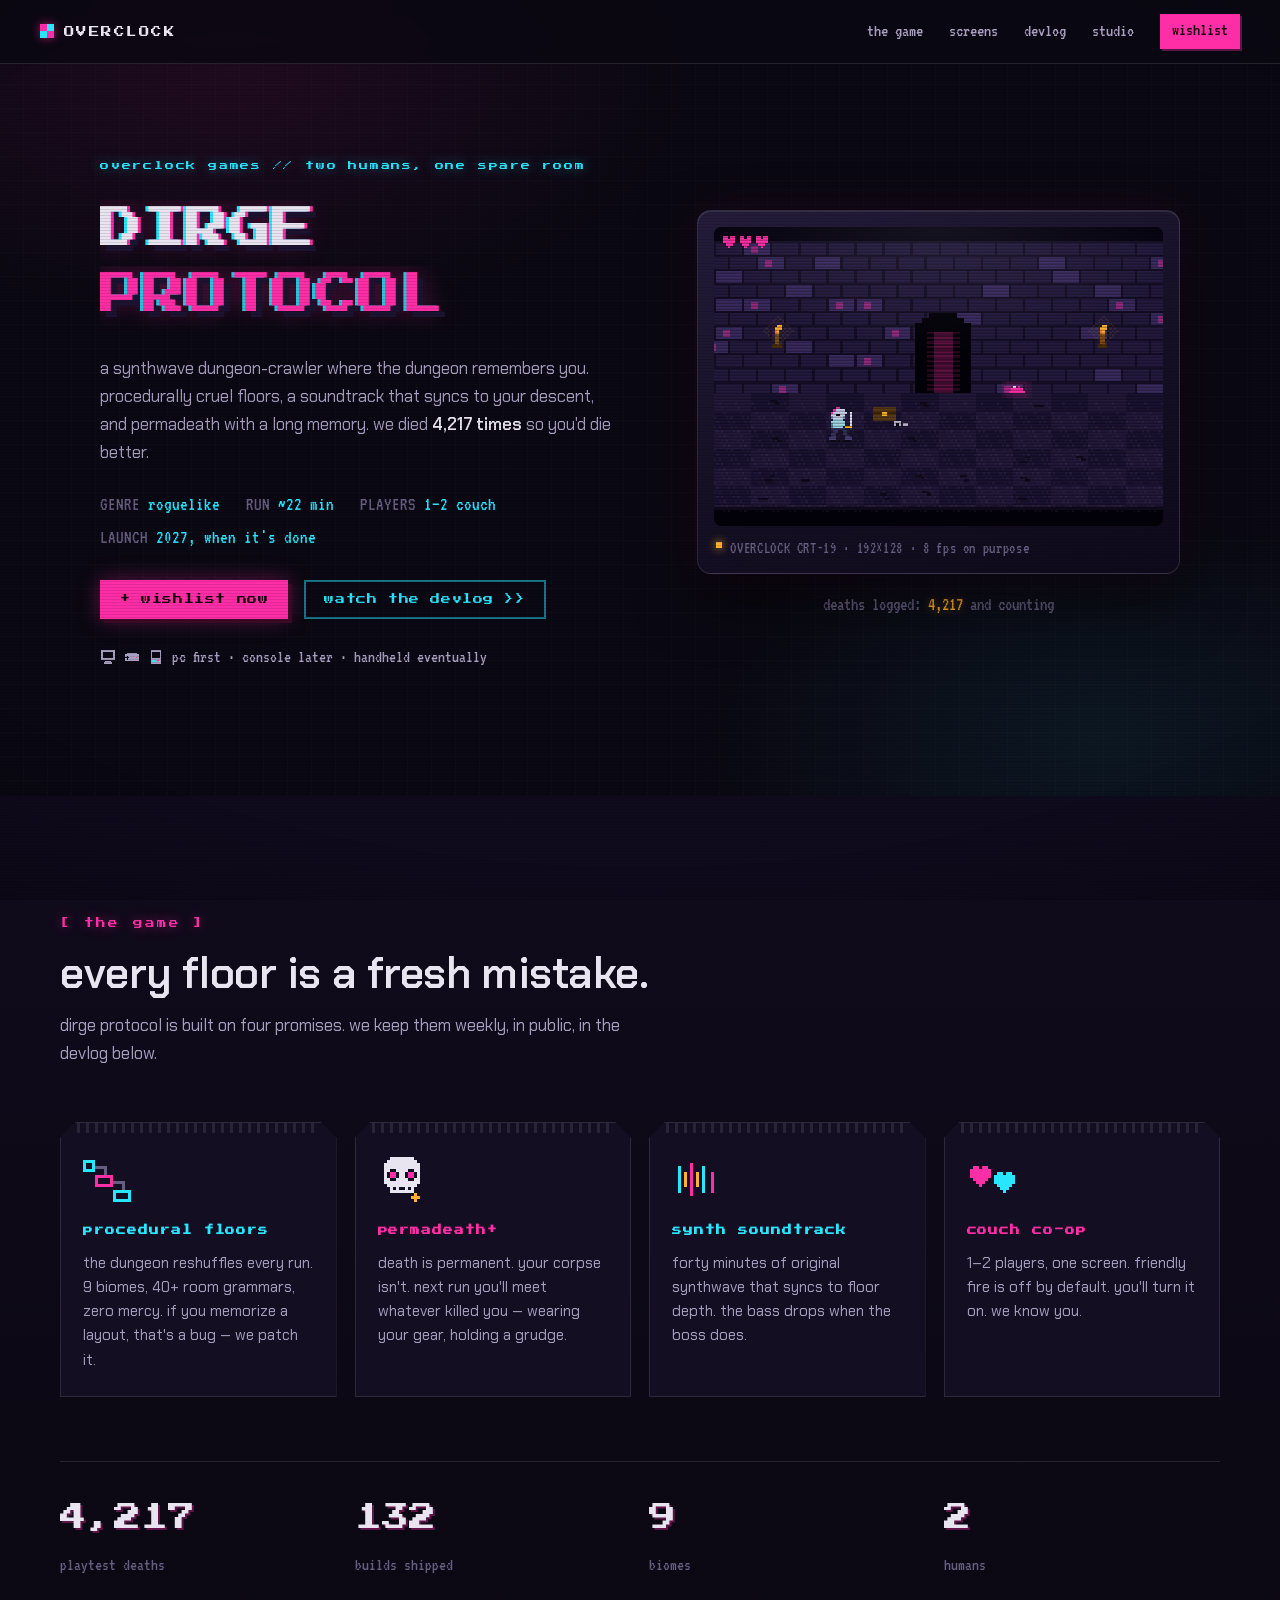
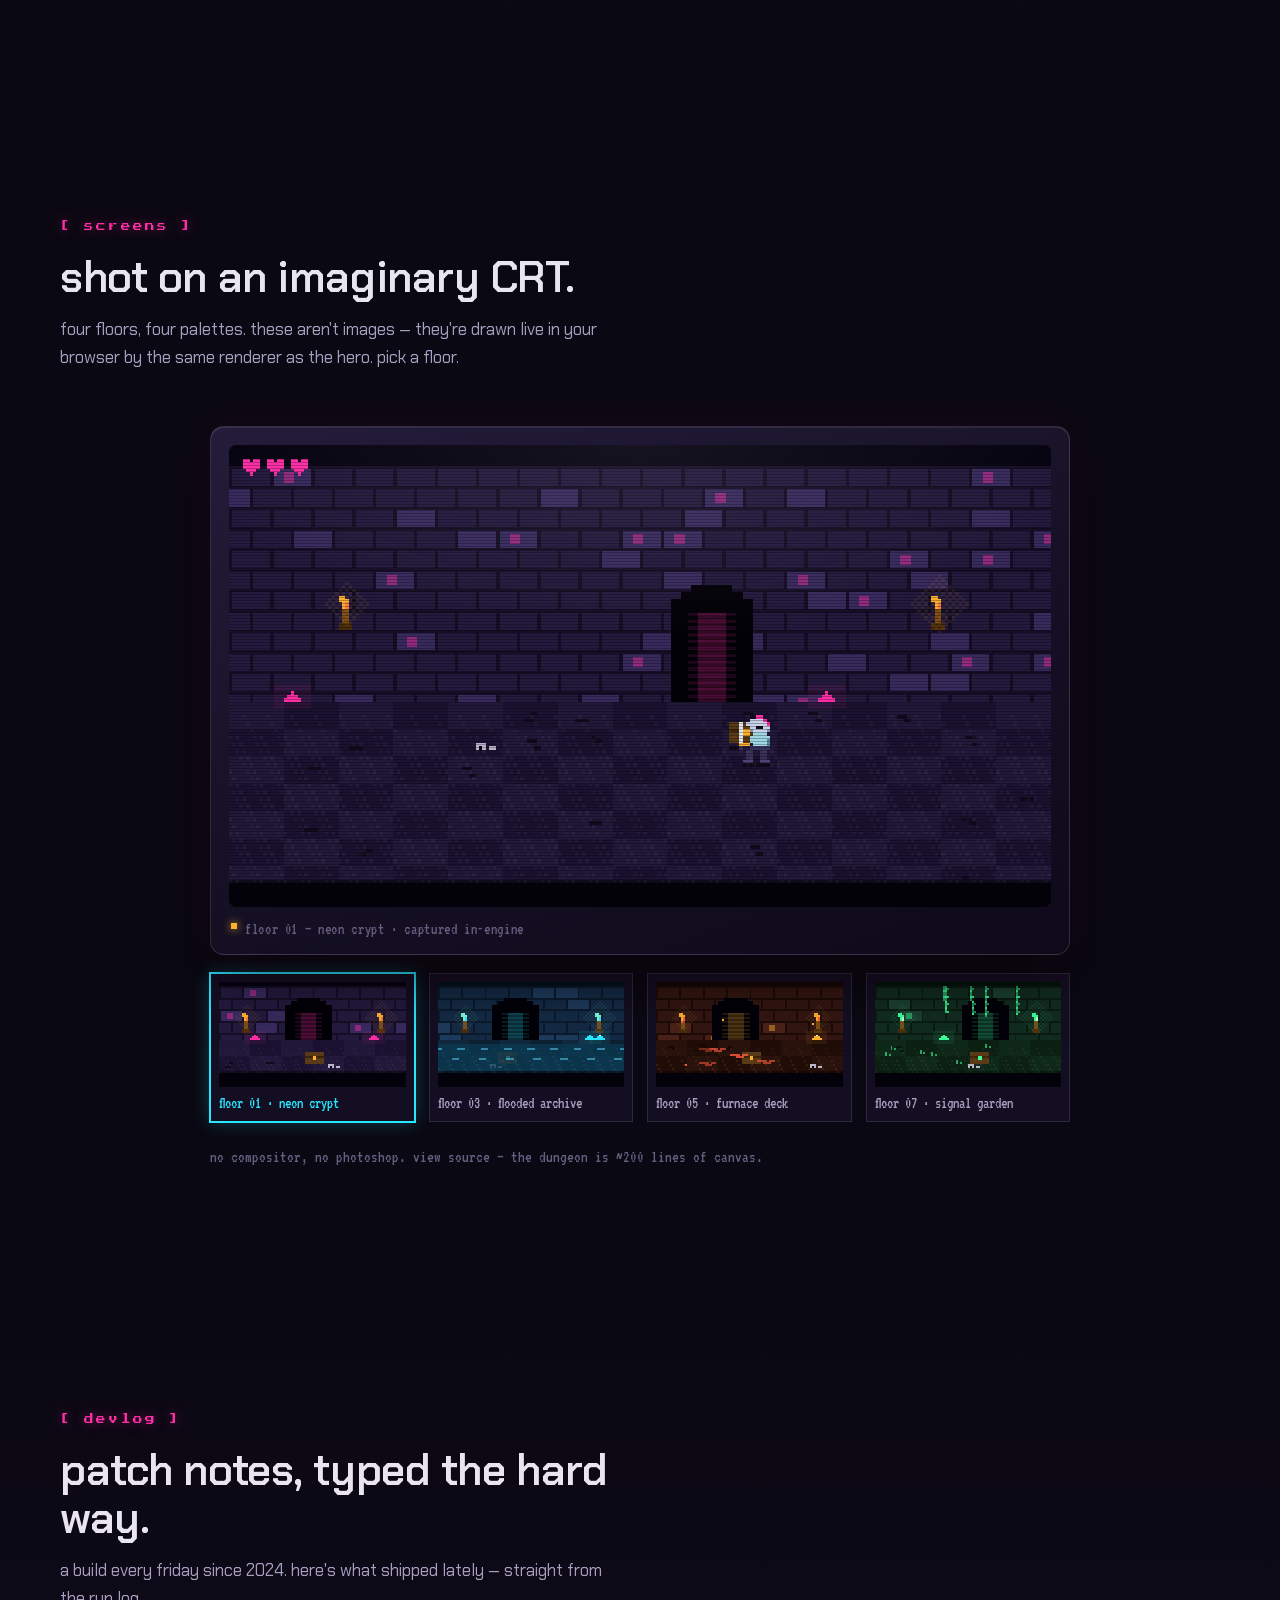
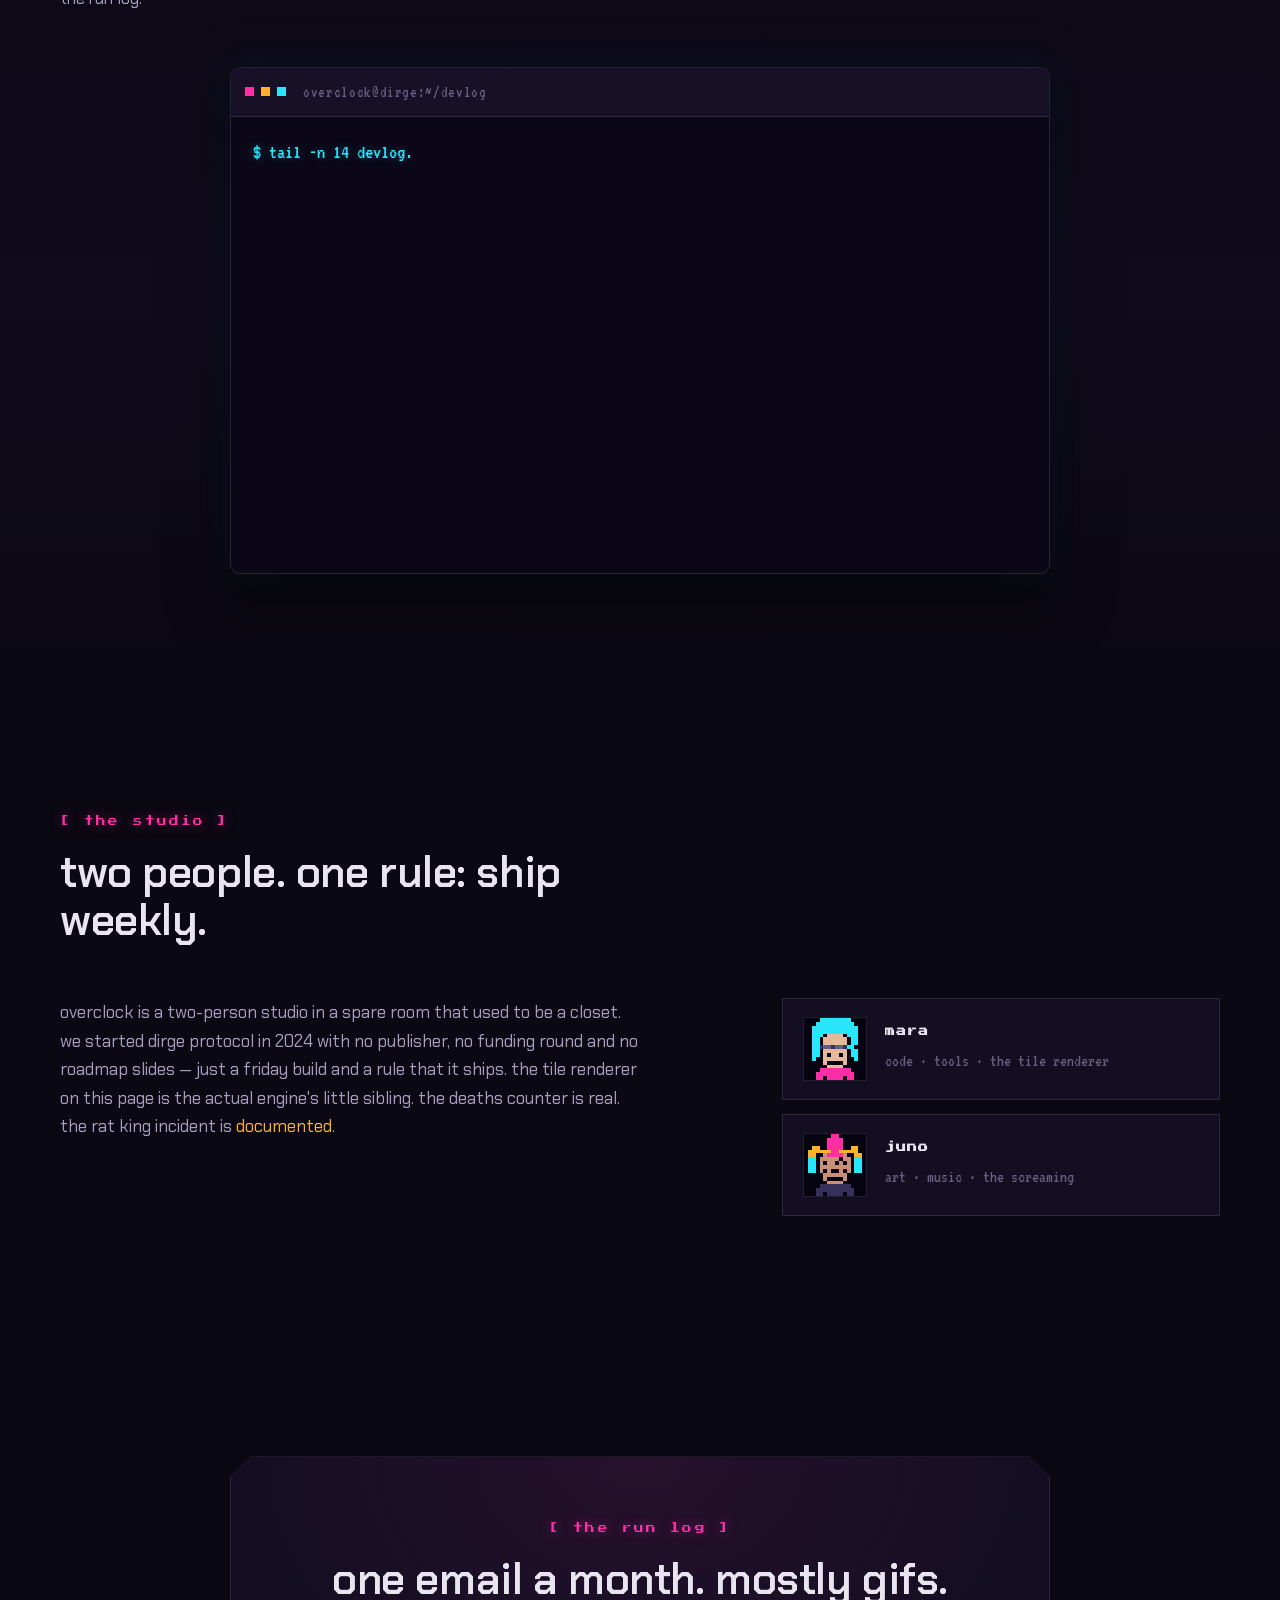
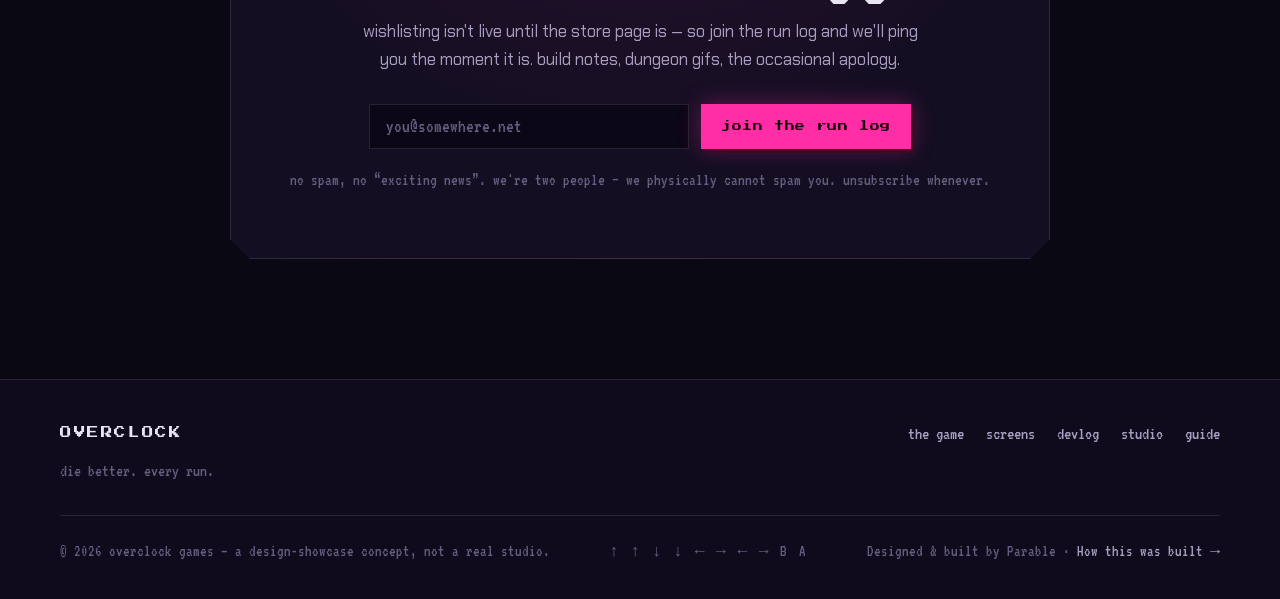
==== commit 05befe0c: "Rename studio brand: Fable → Parable" ====
--- a/index.html
+++ b/index.html
@@ -260,7 +260,7 @@
   <div class="foot-bottom">
     <span>© 2026 overclock games — a design-showcase concept, not a real studio.</span>
     <span class="foot-konami" aria-hidden="true" title="you know what to do">↑ ↑ ↓ ↓ ← → ← → B A</span>
-    <span>Designed &amp; built by Fable · <a href="./guide/">How this was built →</a></span>
+    <span>Designed &amp; built by Parable · <a href="./guide/">How this was built →</a></span>
   </div>
 </footer>
 
